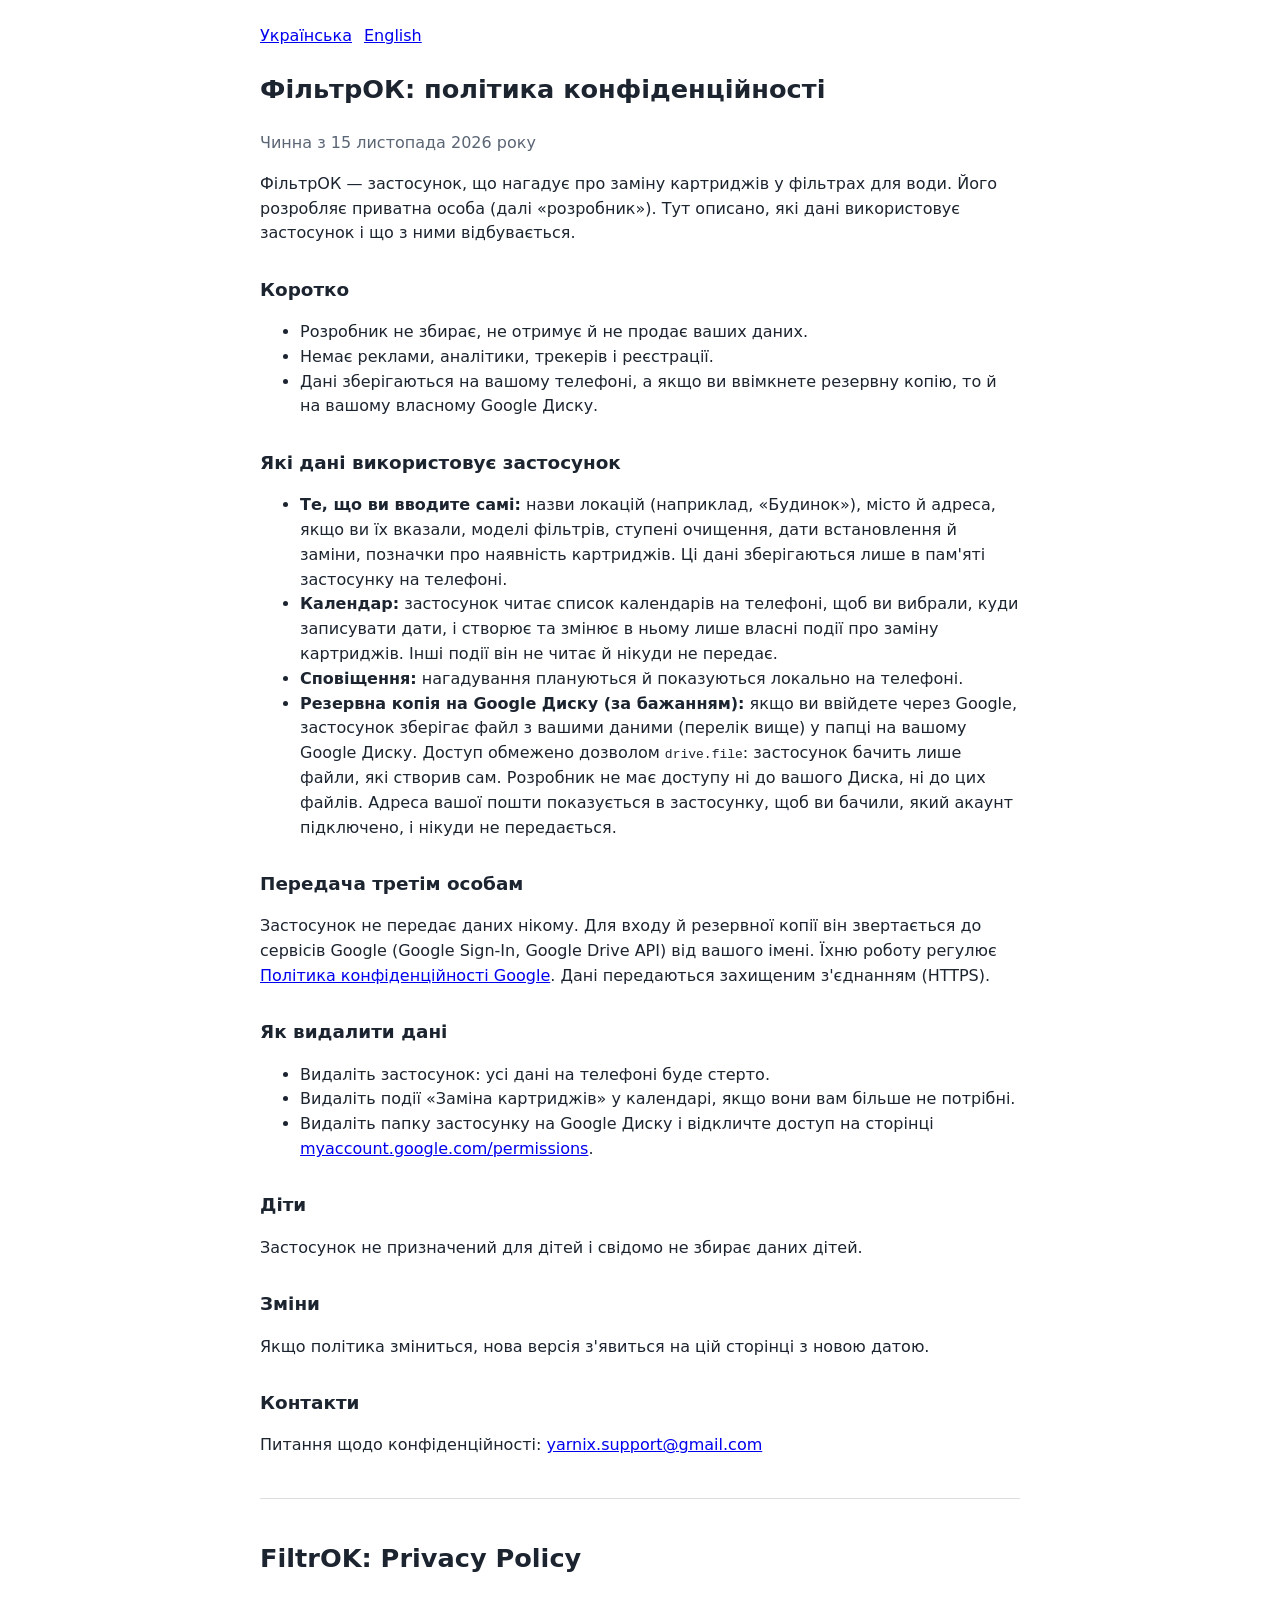
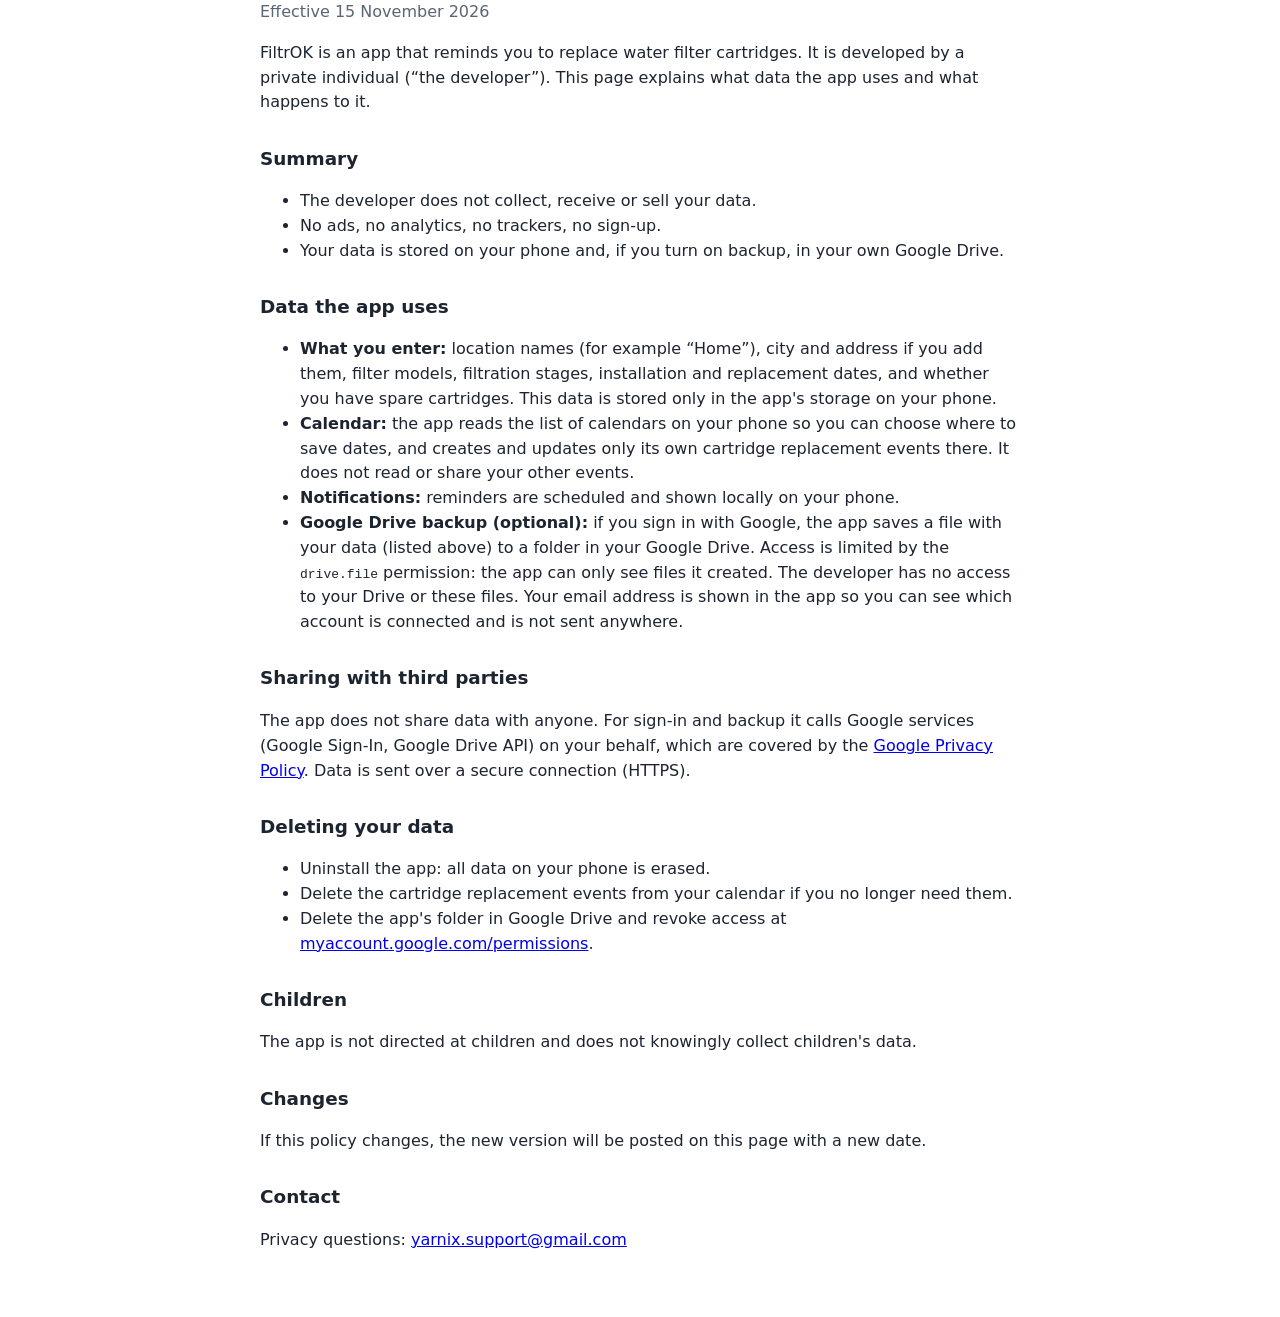
==== privacy.html @ 5261fb39 "Сторінка застосунку й політика конфіденційності для GitHub Pages Co-Authored-By: Claude Opus 5.5 <no" ====
<!doctype html>
<html lang="uk">
<head>
<meta charset="utf-8">
<meta name="viewport" content="width=device-width, initial-scale=1">
<title>ФільтрОК: політика конфіденційності / Privacy Policy</title>
<style>
  body { font-family: system-ui, -apple-system, "Segoe UI", Roboto, sans-serif; max-width: 760px; margin: 0 auto; padding: 24px 16px 48px; line-height: 1.55; color: #1c2430; background: #fff; }
  h1 { font-size: 1.6rem; } h2 { font-size: 1.15rem; margin-top: 1.6em; }
  nav a { margin-right: 12px; } hr { margin: 40px 0; border: 0; border-top: 1px solid #ddd; }
  .muted { color: #5a6575; }
</style>
</head>
<body>
<nav><a href="#uk">Українська</a><a href="#en">English</a></nav>

<section id="uk">
<h1>ФільтрОК: політика конфіденційності</h1>
<p class="muted">Чинна з 15 листопада 2026 року</p>

<p>ФільтрОК — застосунок, що нагадує про заміну картриджів у фільтрах для води. Його розробляє приватна особа (далі «розробник»). Тут описано, які дані використовує застосунок і що з ними відбувається.</p>

<h2>Коротко</h2>
<ul>
  <li>Розробник не збирає, не отримує й не продає ваших даних.</li>
  <li>Немає реклами, аналітики, трекерів і реєстрації.</li>
  <li>Дані зберігаються на вашому телефоні, а якщо ви ввімкнете резервну копію, то й на вашому власному Google Диску.</li>
</ul>

<h2>Які дані використовує застосунок</h2>
<ul>
  <li><b>Те, що ви вводите самі:</b> назви локацій (наприклад, «Будинок»), місто й адреса, якщо ви їх вказали, моделі фільтрів, ступені очищення, дати встановлення й заміни, позначки про наявність картриджів. Ці дані зберігаються лише в пам'яті застосунку на телефоні.</li>
  <li><b>Календар:</b> застосунок читає список календарів на телефоні, щоб ви вибрали, куди записувати дати, і створює та змінює в ньому лише власні події про заміну картриджів. Інші події він не читає й нікуди не передає.</li>
  <li><b>Сповіщення:</b> нагадування плануються й показуються локально на телефоні.</li>
  <li><b>Резервна копія на Google Диску (за бажанням):</b> якщо ви ввійдете через Google, застосунок зберігає файл з вашими даними (перелік вище) у папці на вашому Google Диску. Доступ обмежено дозволом <code>drive.file</code>: застосунок бачить лише файли, які створив сам. Розробник не має доступу ні до вашого Диска, ні до цих файлів. Адреса вашої пошти показується в застосунку, щоб ви бачили, який акаунт підключено, і нікуди не передається.</li>
</ul>

<h2>Передача третім особам</h2>
<p>Застосунок не передає даних нікому. Для входу й резервної копії він звертається до сервісів Google (Google Sign-In, Google Drive API) від вашого імені. Їхню роботу регулює <a href="https://policies.google.com/privacy">Політика конфіденційності Google</a>. Дані передаються захищеним з'єднанням (HTTPS).</p>

<h2>Як видалити дані</h2>
<ul>
  <li>Видаліть застосунок: усі дані на телефоні буде стерто.</li>
  <li>Видаліть події «Заміна картриджів» у календарі, якщо вони вам більше не потрібні.</li>
  <li>Видаліть папку застосунку на Google Диску і відкличте доступ на сторінці <a href="https://myaccount.google.com/permissions">myaccount.google.com/permissions</a>.</li>
</ul>

<h2>Діти</h2>
<p>Застосунок не призначений для дітей і свідомо не збирає даних дітей.</p>

<h2>Зміни</h2>
<p>Якщо політика зміниться, нова версія з'явиться на цій сторінці з новою датою.</p>

<h2>Контакти</h2>
<p>Питання щодо конфіденційності: <a href="mailto:yarnix.support@gmail.com">yarnix.support@gmail.com</a></p>
</section>

<hr>

<section id="en" lang="en">
<h1>FiltrOK: Privacy Policy</h1>
<p class="muted">Effective 15 November 2026</p>

<p>FiltrOK is an app that reminds you to replace water filter cartridges. It is developed by a private individual (“the developer”). This page explains what data the app uses and what happens to it.</p>

<h2>Summary</h2>
<ul>
  <li>The developer does not collect, receive or sell your data.</li>
  <li>No ads, no analytics, no trackers, no sign-up.</li>
  <li>Your data is stored on your phone and, if you turn on backup, in your own Google Drive.</li>
</ul>

<h2>Data the app uses</h2>
<ul>
  <li><b>What you enter:</b> location names (for example “Home”), city and address if you add them, filter models, filtration stages, installation and replacement dates, and whether you have spare cartridges. This data is stored only in the app's storage on your phone.</li>
  <li><b>Calendar:</b> the app reads the list of calendars on your phone so you can choose where to save dates, and creates and updates only its own cartridge replacement events there. It does not read or share your other events.</li>
  <li><b>Notifications:</b> reminders are scheduled and shown locally on your phone.</li>
  <li><b>Google Drive backup (optional):</b> if you sign in with Google, the app saves a file with your data (listed above) to a folder in your Google Drive. Access is limited by the <code>drive.file</code> permission: the app can only see files it created. The developer has no access to your Drive or these files. Your email address is shown in the app so you can see which account is connected and is not sent anywhere.</li>
</ul>

<h2>Sharing with third parties</h2>
<p>The app does not share data with anyone. For sign-in and backup it calls Google services (Google Sign-In, Google Drive API) on your behalf, which are covered by the <a href="https://policies.google.com/privacy">Google Privacy Policy</a>. Data is sent over a secure connection (HTTPS).</p>

<h2>Deleting your data</h2>
<ul>
  <li>Uninstall the app: all data on your phone is erased.</li>
  <li>Delete the cartridge replacement events from your calendar if you no longer need them.</li>
  <li>Delete the app's folder in Google Drive and revoke access at <a href="https://myaccount.google.com/permissions">myaccount.google.com/permissions</a>.</li>
</ul>

<h2>Children</h2>
<p>The app is not directed at children and does not knowingly collect children's data.</p>

<h2>Changes</h2>
<p>If this policy changes, the new version will be posted on this page with a new date.</p>

<h2>Contact</h2>
<p>Privacy questions: <a href="mailto:yarnix.support@gmail.com">yarnix.support@gmail.com</a></p>
</section>
</body>
</html>
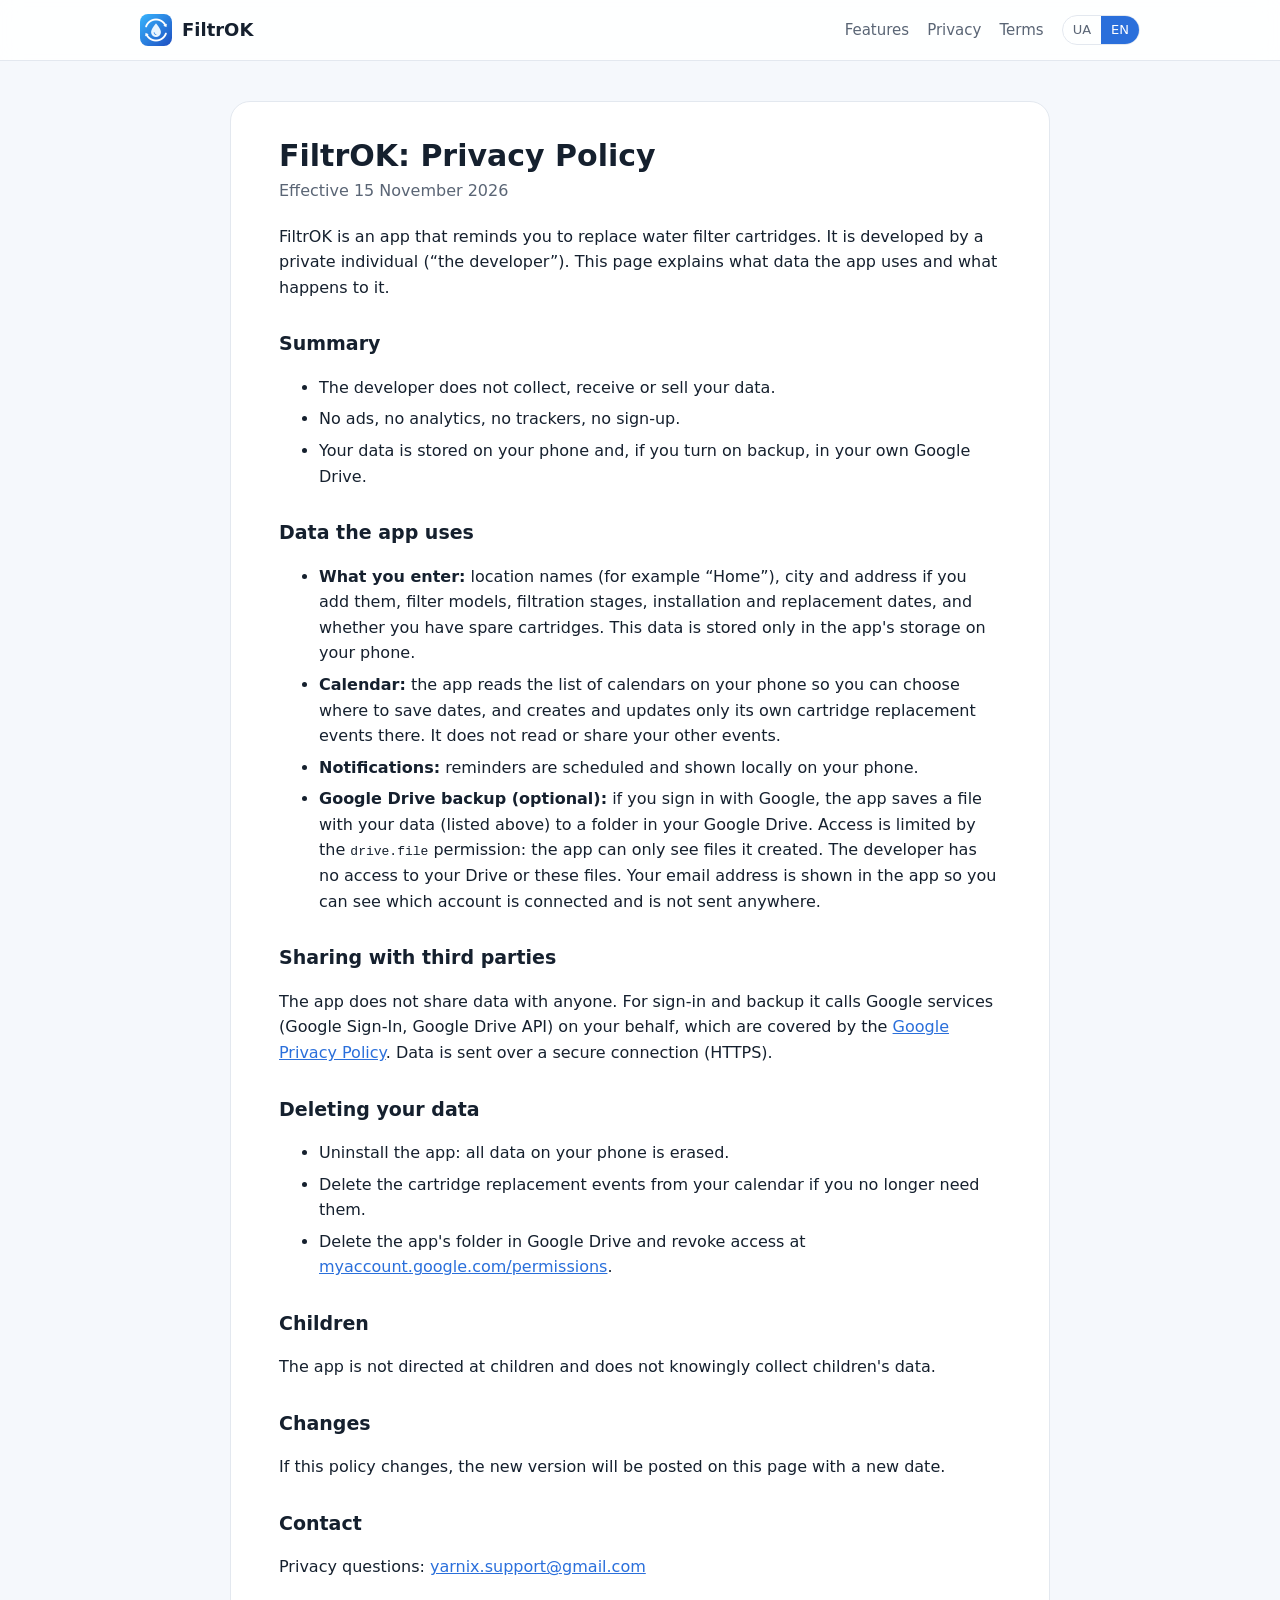
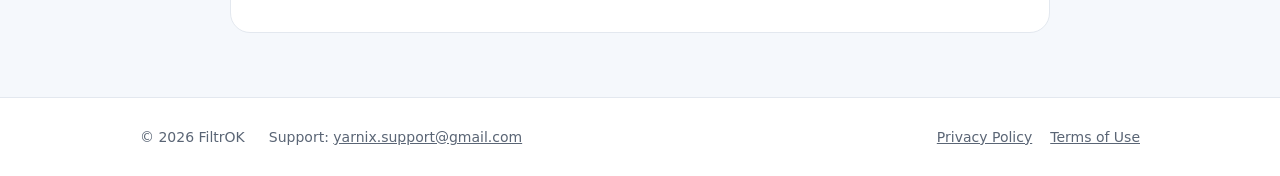
==== commit fbbc91f8: "Новий вигляд сайту, умови використання (оферта), перемикач UA/EN Co-Authored-By: Claude Opus 5.5 <no" ====
--- a/privacy.html
+++ b/privacy.html
@@ -3,20 +3,26 @@
 <head>
 <meta charset="utf-8">
 <meta name="viewport" content="width=device-width, initial-scale=1">
-<title>ФільтрОК: політика конфіденційності / Privacy Policy</title>
-<style>
-  body { font-family: system-ui, -apple-system, "Segoe UI", Roboto, sans-serif; max-width: 760px; margin: 0 auto; padding: 24px 16px 48px; line-height: 1.55; color: #1c2430; background: #fff; }
-  h1 { font-size: 1.6rem; } h2 { font-size: 1.15rem; margin-top: 1.6em; }
-  nav a { margin-right: 12px; } hr { margin: 40px 0; border: 0; border-top: 1px solid #ddd; }
-  .muted { color: #5a6575; }
-</style>
+<title>ФільтрОК — політика конфіденційності</title>
+<meta name="title-uk" content="ФільтрОК — політика конфіденційності">
+<meta name="title-en" content="FiltrOK — Privacy Policy">
+<meta name="description" content="Політика конфіденційності застосунку ФільтрОК.">
+<link rel="icon" href="icon.png">
+<link rel="stylesheet" href="style.css">
 </head>
 <body>
-<nav><a href="#uk">Українська</a><a href="#en">English</a></nav>
-
-<section id="uk">
+<header class="bar"><div class="wrap">
+  <a class="brand" href="./"><img src="icon.png" alt=""><span data-lang="uk">ФільтрОК</span><span data-lang="en">FiltrOK</span></a>
+  <nav class="nav">
+    <a class="hide-m" href="./#features"><span data-lang="uk">Можливості</span><span data-lang="en">Features</span></a>
+    <a class="hide-m" href="privacy.html"><span data-lang="uk">Конфіденційність</span><span data-lang="en">Privacy</span></a>
+    <a class="hide-m" href="terms.html"><span data-lang="uk">Умови</span><span data-lang="en">Terms</span></a>
+    <div class="lang"><button data-set="uk">UA</button><button data-set="en">EN</button></div>
+  </nav>
+</div></header>
+<main class="doc"><div data-lang="uk">
 <h1>ФільтрОК: політика конфіденційності</h1>
-<p class="muted">Чинна з 15 листопада 2026 року</p>
+<p class="date">Чинна з 15 листопада 2026 року</p>
 
 <p>ФільтрОК — застосунок, що нагадує про заміну картриджів у фільтрах для води. Його розробляє приватна особа (далі «розробник»). Тут описано, які дані використовує застосунок і що з ними відбувається.</p>
 
@@ -53,13 +59,9 @@
 
 <h2>Контакти</h2>
 <p>Питання щодо конфіденційності: <a href="mailto:yarnix.support@gmail.com">yarnix.support@gmail.com</a></p>
-</section>
-
-<hr>
-
-<section id="en" lang="en">
+</div><div data-lang="en" lang="en">
 <h1>FiltrOK: Privacy Policy</h1>
-<p class="muted">Effective 15 November 2026</p>
+<p class="date">Effective 15 November 2026</p>
 
 <p>FiltrOK is an app that reminds you to replace water filter cartridges. It is developed by a private individual (“the developer”). This page explains what data the app uses and what happens to it.</p>
 
@@ -96,6 +98,15 @@
 
 <h2>Contact</h2>
 <p>Privacy questions: <a href="mailto:yarnix.support@gmail.com">yarnix.support@gmail.com</a></p>
-</section>
+</div></main>
+<footer><div class="wrap">
+  <span>© 2026 <span data-lang="uk">ФільтрОК</span><span data-lang="en">FiltrOK</span></span>
+  <span><span data-lang="uk">Підтримка</span><span data-lang="en">Support</span>: <a href="mailto:yarnix.support@gmail.com">yarnix.support@gmail.com</a></span>
+  <div class="links">
+    <a href="privacy.html"><span data-lang="uk">Політика конфіденційності</span><span data-lang="en">Privacy Policy</span></a>
+    <a href="terms.html"><span data-lang="uk">Умови використання</span><span data-lang="en">Terms of Use</span></a>
+  </div>
+</div></footer>
+<script src="lang.js"></script>
 </body>
 </html>
--- a/style.css
+++ b/style.css
@@ -0,0 +1,80 @@
+:root {
+  --blue-1: #38B6FF; --blue-2: #1E4FC2; --accent: #2A6FDB;
+  --ink: #15202e; --muted: #5a6575; --line: #e3e8ef;
+  --bg: #f5f8fc; --card: #ffffff;
+}
+* { box-sizing: border-box; }
+html { scroll-behavior: smooth; }
+body { margin: 0; font-family: system-ui, -apple-system, "Segoe UI", Roboto, sans-serif; color: var(--ink); background: var(--bg); line-height: 1.6; }
+a { color: var(--accent); }
+.wrap { max-width: 1040px; margin: 0 auto; padding: 0 20px; }
+
+/* top bar */
+.bar { position: sticky; top: 0; z-index: 10; background: rgba(255,255,255,.88); backdrop-filter: blur(10px); border-bottom: 1px solid var(--line); }
+.bar .wrap { display: flex; align-items: center; gap: 16px; height: 60px; }
+.brand { display: flex; align-items: center; gap: 10px; font-weight: 700; font-size: 18px; color: var(--ink); text-decoration: none; }
+.brand img { width: 32px; height: 32px; border-radius: 8px; }
+.nav { margin-left: auto; display: flex; gap: 18px; align-items: center; }
+.nav a { color: var(--muted); text-decoration: none; font-size: 15px; }
+.nav a:hover { color: var(--ink); }
+.lang { display: flex; border: 1px solid var(--line); border-radius: 999px; overflow: hidden; }
+.lang button { border: 0; background: none; padding: 4px 10px; font: inherit; font-size: 13px; color: var(--muted); cursor: pointer; }
+.lang button.on { background: var(--accent); color: #fff; }
+
+/* hero */
+.hero { background: linear-gradient(135deg, var(--blue-1), var(--blue-2)); color: #fff; overflow: hidden; }
+.hero .wrap { display: grid; grid-template-columns: 1.2fr .8fr; gap: 40px; align-items: center; padding-top: 72px; padding-bottom: 80px; }
+.hero h1 { font-size: clamp(34px, 6vw, 54px); line-height: 1.1; margin: 0 0 16px; }
+.hero p.lead { font-size: 19px; opacity: .95; margin: 0 0 28px; max-width: 34em; }
+.badge { display: inline-flex; align-items: center; gap: 10px; background: #0b1f44; color: #fff; padding: 12px 20px; border-radius: 12px; font-weight: 600; text-decoration: none; }
+.badge small { display: block; font-weight: 400; opacity: .75; font-size: 12px; line-height: 1.2; }
+.pills { display: flex; flex-wrap: wrap; gap: 8px; margin-top: 22px; }
+.pill { background: rgba(255,255,255,.16); border: 1px solid rgba(255,255,255,.28); padding: 4px 12px; border-radius: 999px; font-size: 14px; }
+.hero-icon { justify-self: center; position: relative; }
+.hero-icon img { width: min(280px, 60vw); border-radius: 22%; box-shadow: 0 30px 60px rgba(5,20,60,.35); }
+
+/* sections */
+section.block { padding: 72px 0; }
+section.block h2 { font-size: 30px; margin: 0 0 8px; }
+section.block p.sub { color: var(--muted); margin: 0 0 36px; }
+.grid { display: grid; grid-template-columns: repeat(3, 1fr); gap: 18px; }
+.card { background: var(--card); border: 1px solid var(--line); border-radius: 18px; padding: 22px; }
+.card .ic { width: 44px; height: 44px; border-radius: 12px; display: grid; place-items: center; background: #e8f1ff; color: var(--accent); margin-bottom: 12px; }
+.card h3 { margin: 0 0 6px; font-size: 18px; }
+.card p { margin: 0; color: var(--muted); font-size: 15px; }
+.steps { counter-reset: s; display: grid; grid-template-columns: repeat(3, 1fr); gap: 18px; }
+.step { position: relative; padding: 22px 22px 22px 70px; background: var(--card); border: 1px solid var(--line); border-radius: 18px; }
+.step::before { counter-increment: s; content: counter(s); position: absolute; left: 20px; top: 20px; width: 34px; height: 34px; border-radius: 50%; background: var(--accent); color: #fff; display: grid; place-items: center; font-weight: 700; }
+.step h3 { margin: 0 0 4px; font-size: 17px; }
+.step p { margin: 0; color: var(--muted); font-size: 15px; }
+.privacy-band { background: #0f2a5c; color: #fff; border-radius: 24px; padding: 36px; display: grid; grid-template-columns: 1fr 1fr; gap: 24px; align-items: center; }
+.privacy-band h2 { color: #fff; }
+.privacy-band ul { margin: 0; padding-left: 20px; }
+.privacy-band a { color: #9fd3ff; }
+.note { color: var(--muted); font-size: 14px; }
+
+/* documents */
+.doc { background: var(--card); border: 1px solid var(--line); border-radius: 20px; padding: 36px clamp(20px, 5vw, 48px); margin: 40px auto 64px; max-width: 820px; }
+.doc h1 { font-size: 30px; line-height: 1.2; margin: 0 0 4px; }
+.doc h2 { font-size: 19px; margin: 28px 0 8px; }
+.doc .date { color: var(--muted); margin: 0 0 20px; }
+.doc li { margin-bottom: 6px; }
+
+footer { border-top: 1px solid var(--line); background: #fff; }
+footer .wrap { display: flex; flex-wrap: wrap; gap: 12px 24px; padding: 28px 20px; color: var(--muted); font-size: 14px; align-items: center; }
+footer .links { display: flex; flex-wrap: wrap; gap: 18px; margin-left: auto; }
+footer a { color: var(--muted); }
+
+[data-lang] { display: none; }
+html[lang="uk"] [data-lang="uk"], html[lang="en"] [data-lang="en"] { display: revert; }
+
+@media (max-width: 820px) {
+  .hero .wrap { grid-template-columns: 1fr; text-align: center; padding-top: 48px; padding-bottom: 56px; }
+  .hero p.lead { margin-left: auto; margin-right: auto; }
+  .pills { justify-content: center; }
+  .hero-icon { order: -1; }
+  .hero-icon img { width: 160px; }
+  .grid, .steps, .privacy-band { grid-template-columns: 1fr; }
+  .nav a.hide-m { display: none; }
+  section.block { padding: 52px 0; }
+}
